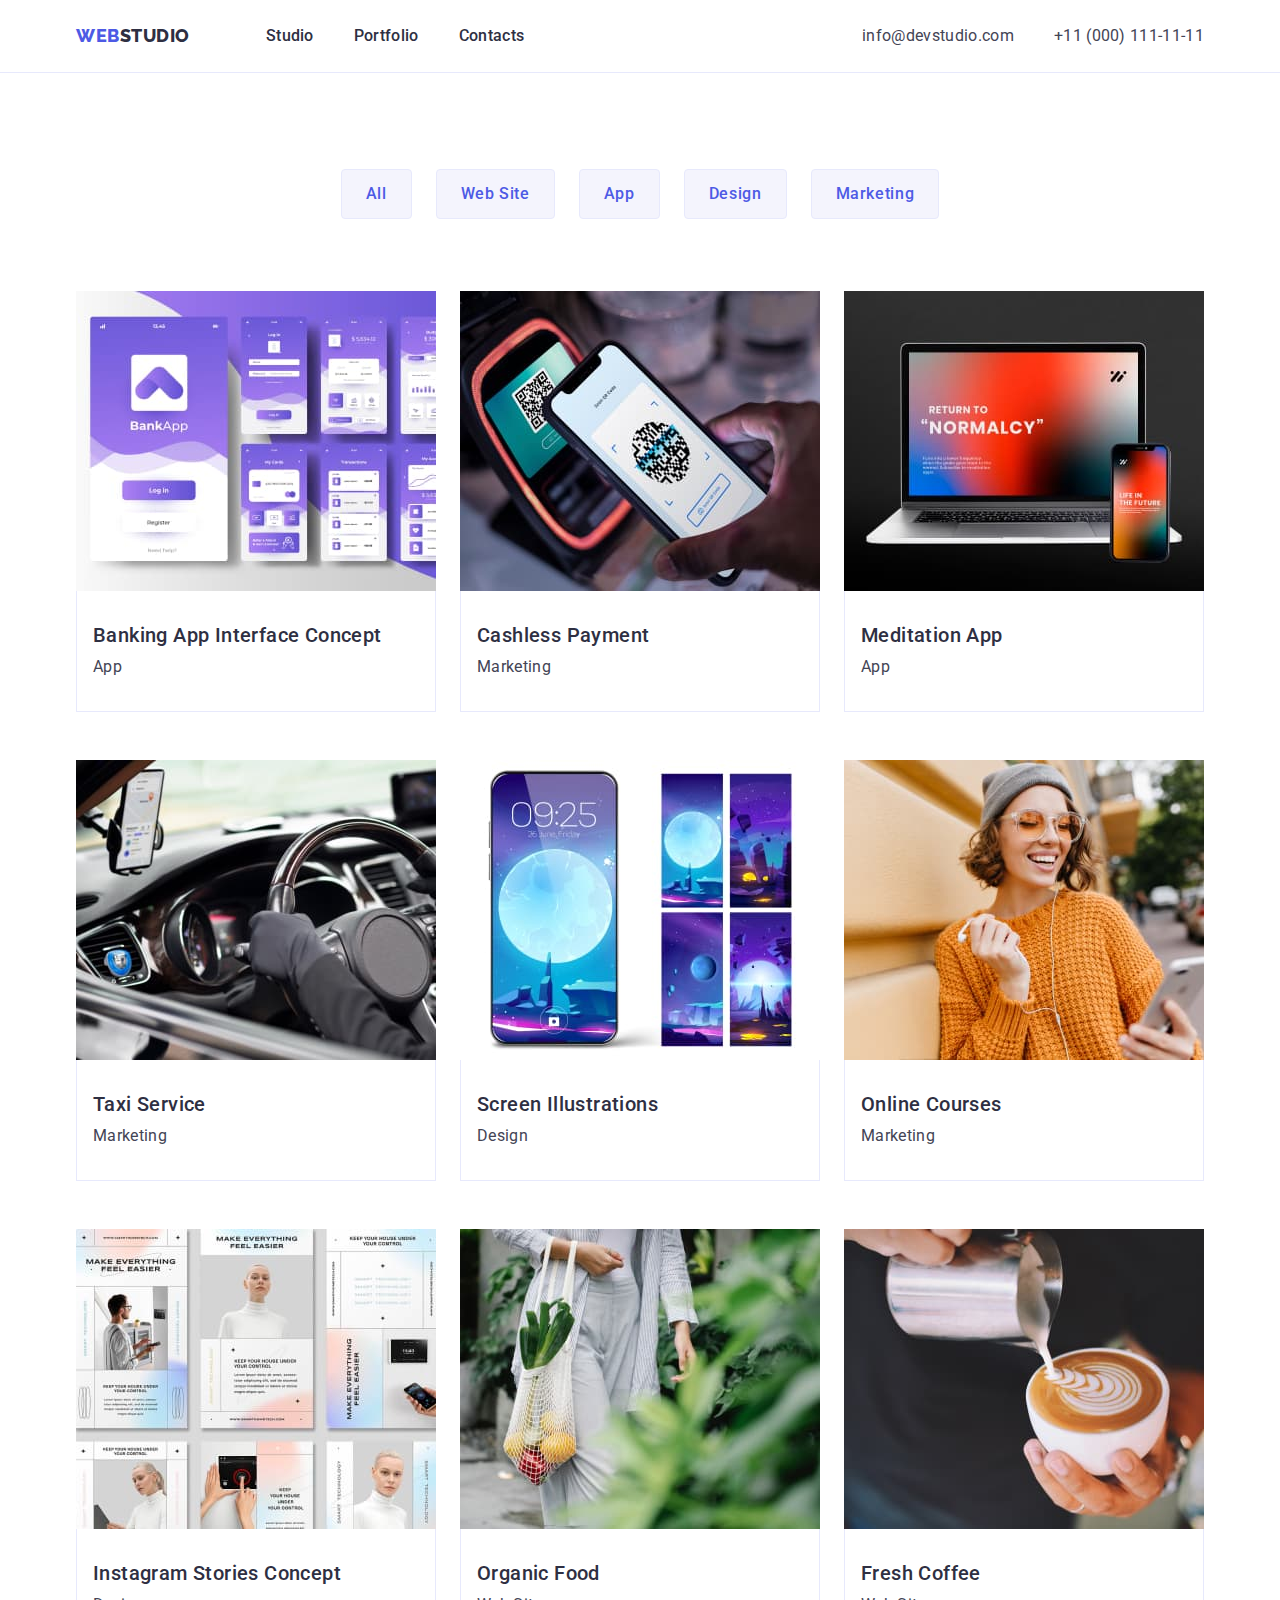
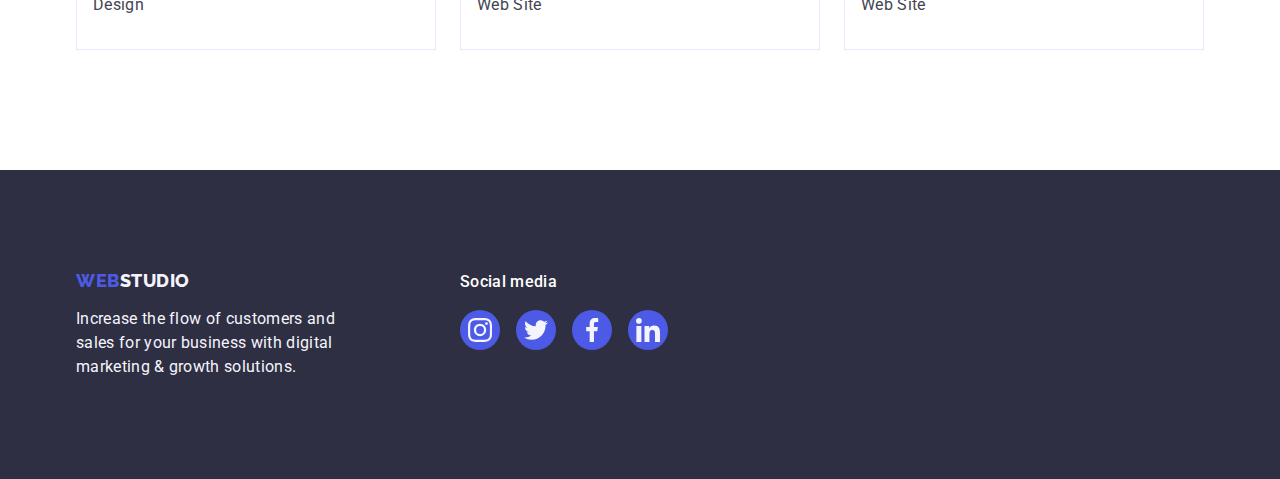
==== portfolio.html @ b8bad9af "Initial commit" ====
<!DOCTYPE html>
<html lang="en">
  <head>
    <meta charset="UTF-8" />
    <meta http-equiv="X-UA-Compatible" content="IE=edge" />
    <meta name="viewport" content="width=device-width, initial-scale=1.0" />

    <title>Portfolio</title>

    <link rel="preconnect" href="https://fonts.googleapis.com" />
    <link rel="preconnect" href="https://fonts.gstatic.com" crossorigin />
    <link
      href="https://fonts.googleapis.com/css2?family=Raleway:wght@800&family=Roboto:wght@400;500;700;900&display=swap"
      rel="stylesheet"
    />

    <link
      rel="stylesheet"
      href="https://cdnjs.cloudflare.com/ajax/libs/modern-normalize/1.1.0/modern-normalize.min.css"
    />

    <link rel="stylesheet" href="./css/styles.css" />
  </head>

  <body>
    <header class="page-header">
      <div class="container main-nav">
        <nav class="site-nav">
          <a href="" class="logo link"
            >Web<span class="logo-part">Studio</span></a
          >
          <ul class="site-nav list">
            <li class="item"><a href="./index.html" class="link">Studio</a></li>
            <li class="item">
              <a href="./portfolio.html" class="link">Portfolio</a>
            </li>
            <li class="item"><a href="" class="link">Contacts</a></li>
          </ul>
        </nav>
        <address class="contacts">
          <ul class="contacts list">
            <li class="item">
              <a href="mailto:info@devstudio.com" class="contacts link"
                >info@devstudio.com</a
              >
            </li>
            <li class="item">
              <a href="tel:+110001111111" class="contacts link"
                >+11 (000) 111-11-11</a
              >
            </li>
          </ul>
        </address>
      </div>
    </header>

    <main>
      <section class="section-products">
        <div class="container">
          <h1 class="visually-hidden">Products and Services</h1>
          <ul class="filter list">
            <li class="list-item">
              <button type="button" class="filter-button">All</button>
            </li>
            <li class="list-item">
              <button type="button" class="filter-button">Web Site</button>
            </li>
            <li class="list-item">
              <button type="button" class="filter-button">App</button>
            </li>
            <li class="list-item">
              <button type="button" class="filter-button">Design</button>
            </li>
            <li class="list-item">
              <button type="button" class="filter-button">Marketing</button>
            </li>
          </ul>

          <ul class="products list">
            <li class="products-item">
              <a href="" class="products link">
                <img
                  src="./images/image-4.jpg"
                  alt="A demonstration of a banking app interface"
                />
                <div class="products-text">
                  <h2 class="section-subtitle">
                    Banking App Interface Concept
                  </h2>
                  <p class="section-description">App</p>
                </div></a
              >
            </li>
            <li class="products-item">
              <a href="" class="products link">
                <img
                  src="./images/image-5.jpg"
                  alt="A person uses a smartphone to pay via a terminal"
                  width="360"
                  height="300"
                />
                <div class="products-text">
                  <h2 class="section-subtitle">Cashless Payment</h2>
                  <p class="section-description">Marketing</p>
                </div>
              </a>
            </li>
            <li class="products-item">
              <a href="" class="products link">
                <img
                  src="./images/image-6.jpg"
                  alt="A demonstration of an app's interface on laptop and smartphone displays"
                  width="360"
                  height="300"
                />
                <div class="products-text">
                  <h2 class="section-subtitle">Meditation App</h2>
                  <p class="section-description">App</p>
                </div></a
              >
            </li>
            <li class="products-item">
              <a href="" class="products link">
                <img
                  src="./images/image-7.jpg"
                  alt="A taxi driver utilizing a taxi app in an automobile"
                  width="360"
                  height="300"
                />
                <div class="products-text">
                  <h2 class="section-subtitle">Taxi Service</h2>
                  <p class="section-description">Marketing</p>
                </div></a
              >
            </li>
            <li class="products-item">
              <a href="" class="products link">
                <img
                  src="./images/image-8.jpg"
                  alt="A demonstration of four colorful smarphone screen designs"
                  width="360"
                  height="300"
                />
                <div class="products-text">
                  <h2 class="section-subtitle">Screen Illustrations</h2>
                  <p class="section-description">Design</p>
                </div></a
              >
            </li>
            <li class="products-item">
              <a href="" class="products link">
                <img
                  src="./images/image-9.jpg"
                  alt="A smiling woman in headphones looking at a smartphone display"
                  width="360"
                  height="300"
                />
                <div class="products-text">
                  <h2 class="section-subtitle">Online Courses</h2>
                  <p class="section-description">Marketing</p>
                </div></a
              >
            </li>
            <li class="products-item">
              <a href="" class="products link">
                <img
                  src="./images/image-10.jpg"
                  alt="A demonstration of several app interface layouts"
                  width="360"
                  height="300"
                />
                <div class="products-text">
                  <h2 class="section-subtitle">Instagram Stories Concept</h2>
                  <p class="section-description">Design</p>
                </div></a
              >
            </li>
            <li class="products-item">
              <a href="" class="products link">
                <img
                  src="./images/image-11.jpg"
                  alt="A person carrying a bag of fruits and vegetables"
                  width="360"
                  height="300"
                />
                <div class="products-text">
                  <h2 class="section-subtitle">Organic Food</h2>
                  <p class="section-description">Web Site</p>
                </div></a
              >
            </li>
            <li class="products-item">
              <a href="" class="products link">
                <img
                  src="./images/image-12.jpg"
                  alt="A person pouring coffe into a cup"
                  width="360"
                  height="300"
                />
                <div class="products-text">
                  <h2 class="section-subtitle">Fresh Coffee</h2>
                  <p class="section-description">Web Site</p>
                </div></a
              >
            </li>
          </ul>
        </div>
      </section>
    </main>

    <footer class="footer">
      <div class="container">
        <div class="company-information-container">
          <a href="" class="logo link"
            >Web<span class="logo-footer">Studio</span></a
          >
          <p class="footer-text">
            Increase the flow of customers and sales for your business with
            digital marketing & growth solutions.
          </p>
        </div>
        <div>
          <p class="social-list-subheading">Social media</p>
          <ul class="social-list list">
            <li class="social-list-item">
              <a href="" class="social-list link">
                <svg class="social-list-icon" width="24" height="24">
                  <use href="./images/icons.svg#icon-instagram"></use>
                </svg>
              </a>
            </li>
            <li class="social-list-item">
              <a href="" class="social-list link">
                <svg class="social-list-icon" width="24" height="24">
                  <use href="./images/icons.svg#icon-twitter"></use>
                </svg>
              </a>
            </li>
            <li class="social-list-item">
              <a href="" class="social-list link">
                <svg class="social-list-icon" width="24" height="24">
                  <use href="./images/icons.svg#icon-facebook"></use>
                </svg>
              </a>
            </li>
            <li class="social-list-item">
              <a href="" class="social-list link">
                <svg class="social-list-icon" width="24" height="24">
                  <use href="./images/icons.svg#icon-linkedin"></use>
                </svg>
              </a>
            </li>
          </ul>
        </div>
      </div>
    </footer>
  </body>
</html>
---- css/styles.css ----
:root {
  --main-text-color: #434455;
  --secondary-text-color: #2e2f42;
  --main-background-color: #ffffff;
  --secondary-background-color: #e7e9fc;
  --brand-color: #4d5ae5;
  --hover-color: #404bbf;
  --secondary-hover-color: #31d0aa;
  --light-mode: #f4f4fd;
  --hero-background: #2e2f42;
  --customers-section-color: #8e8f99;
}

/* Common properties */

body {
  font-family: 'Roboto', sans-serif;
  letter-spacing: 0.02em;
  color: var(--main-text-color);
  background-color: var(--main-background-color);
}

.list {
  padding: 0;
  margin: 0;
  list-style: none;
}

.container {
  width: 1158px;
  margin-right: auto;
  margin-left: auto;
  padding-left: 15px;
  padding-right: 15px;
}

.link {
  text-decoration: none;
}

.site-nav .link:not(logo):hover,
.site-nav .link:not(logo):focus,
.contacts .link:hover,
.contacts .link:focus {
  color: var(--hover-color);
}

img {
  display: block;
  max-width: 100%;
  height: auto;
}

.visually-hidden {
  position: absolute;
  white-space: nowrap;
  width: 1px;
  height: 1px;
  overflow: hidden;
  border: 0;
  padding: 0;
  clip: rect(0 0 0 0);
  clip-path: inset(50%);
  margin: -1px;
}

/* Header */

.page-header {
  margin-bottom: 0;
  background-color: var(--main-background-color);
  border-bottom: 1px solid var(--secondary-background-color);
  box-shadow: 0px 2px 1px rgba(46, 47, 66, 0.08),
    0px 1px 1px rgba(46, 47, 66, 0.16), 0px 1px 6px rgba(46, 47, 66, 0.08);
}

.page-header .link {
  display: block;
  padding-top: 24px;
  padding-bottom: 24px;
}

.container.main-nav {
  display: flex;
  align-items: center;
}

.site-nav {
  display: flex;
  align-items: center;
}

.site-nav .link {
  color: var(--secondary-text-color);
  font-weight: 500;
  font-size: 16px;
  line-height: 1.5;
}

.site-nav .item:not(:last-child) {
  margin-right: 40px;
}

.logo.link {
  margin-right: 76px;
  font-family: 'Raleway', sans-serif;
  font-weight: 800;
  font-size: 18px;
  line-height: 1.17;
  letter-spacing: 0.03em;
  text-transform: uppercase;
  color: var(--brand-color);
}

.logo-part {
  color: var(--secondary-text-color);
}

.contacts {
  margin-left: auto;
  color: var(--main-text-color);
  font-size: 16px;
  line-height: 1.5;
  font-style: normal;
}

.contacts.list {
  display: flex;
  margin-left: auto;
}

.contacts.list .item.item:not(:last-child) {
  margin-right: 40px;
}

/* Hero */

.section-hero {
  margin-bottom: 0;
  padding-top: 188px;
  padding-bottom: 188px;

  height: 600px;
  max-width: 1440px;
  margin-left: auto;
  margin-right: auto;

  background-image: linear-gradient(
      rgba(46, 47, 66, 0.7),
      rgba(46, 47, 66, 0.7)
    ),
    url('../images/background-office.jpg');
  background-repeat: no-repeat;
  background-position: center;
  background-size: cover;
  background-color: var(--hero-background);
  box-shadow: 0px 4px 4px rgba(0, 0, 0, 0.25), 0px 4px 4px rgba(0, 0, 0, 0.25);
}

.hero-title {
  margin-top: 0;
  margin-bottom: 48px;
  max-width: 496px;

  margin-left: auto;
  margin-right: auto;

  font-weight: 700;
  font-size: 56px;
  line-height: 1.07;
  text-align: center;
  letter-spacing: 0.02em;
  color: #ffffff;
}

.hero-button {
  display: block;
  min-width: 169px;
  height: 56px;

  margin-left: auto;
  margin-right: auto;

  border: none;
  box-shadow: 0px 4px 4px rgba(0, 0, 0, 0.15);
  border-radius: 4px;

  font-family: inherit;
  font-weight: 500;
  font-size: 16px;
  line-height: 1.5;
  letter-spacing: 0.04em;
  cursor: pointer;
  color: #ffffff;
  background-color: var(--brand-color);
}
.hero-button:hover,
.hero-button:focus {
  background-color: var(--hover-color);
}

/* Titles of all sections besides Hero*/

.section-title {
  margin-bottom: 72px;
  margin-top: 0;

  font-weight: 700;
  font-size: 36px;
  line-height: 1.11;
  text-align: center;
  text-transform: capitalize;
  letter-spacing: 0.02em;
  color: var(--secondary-text-color);
}

/* Main sections besides Hero */

.section-subtitle {
  font-weight: 500;
  font-size: 20px;
  line-height: 1.2;
  text-transform: capitalize;
  letter-spacing: 0.02em;
  color: var(--secondary-text-color);
}

.section-description {
  margin-top: 0;
  margin-bottom: 0;

  font-size: 16px;
  line-height: 1.5;
  color: var(--main-text-color);
}

.list-item:not(:last-child) {
  margin-right: 24px;
}

/* Features */

.section-features {
  padding-top: 120px;
  padding-bottom: 120px;
  background-color: var(--main-background-color);
}

.features {
  display: flex;
  margin-bottom: 0;
  padding-bottom: 0;
}

.features .section-subtitle {
  margin-top: 0;
  margin-bottom: 8px;
  padding: 0;
}

.features .section-description {
  margin: 0;
  padding: 0;
}

.features .list-item {
  flex-basis: calc((100% - 3 * 24px) / 4);
}

.icon-field {
  display: flex;
  align-items: center;
  justify-content: center;
  height: 112px;
  margin-bottom: 8px;

  background: var(--light-mode);
  border-radius: 4px;
}

/* Samples */

.section-samples {
  padding-bottom: 120px;
  background-color: var(--main-background-color);
}

.section-samples .list-item {
  flex-basis: calc((100% - 2 * 24px) / 3);
}

.samples.list {
  display: flex;
  margin: 0;
  padding: 0;
}

/* Team */

.section-team {
  padding-top: 120px;
  padding-bottom: 120px;
  background-color: var(--light-mode);
}

.cards {
  display: flex;
  text-align: center;
}

.cards .list-item {
  flex-basis: calc((100% - 3 * 24px) / 4);

  border-top-left-radius: 0;
  border-top-right-radius: 0;
  border-bottom-left-radius: 4px;
  border-bottom-right-radius: 4px;

  background-color: var(--main-background-color);
  box-shadow: 0px 1px 6px rgba(46, 47, 66, 0.08),
    0px 1px 1px rgba(46, 47, 66, 0.16), 0px 2px 1px rgba(46, 47, 66, 0.08);
}

.section-subtitle.name {
  margin-top: 0;
  text-align: center;
  margin-bottom: 8px;
}

.section-description.position {
  margin-bottom: 8px;
  text-align: center;
}

.card-information {
  padding-top: 32px;
  padding-bottom: 32px;
}

.section-team .social-list.list {
  display: flex;
  justify-content: center;
  gap: 24px;
}

.section-team .social-list.link {
  display: flex;
  justify-content: center;
  align-items: center;
  width: 40px;
  height: 40px;
  border-radius: 50%;
  background-color: var(--brand-color);
}

.section-team .social-list.link:hover,
.section-team .social-list.link:focus {
  background-color: var(--hover-color);
}

.section-team .social-list-icon {
  fill: var(--light-mode);
}

/* Customers section */

.section-customers {
  padding-top: 120px;
  padding-bottom: 120px;
  background-color: var(--main-background-color);
}

.customers.list {
  display: flex;
  gap: 24px;
}

.customers .list-item {
  width: calc((100% - 120px) / 6);
  height: 88px;
  margin: 0;
}

.section-customers .section-title {
  line-height: 1.1;
}

.customers.link {
  display: flex;
  justify-content: center;
  align-items: center;
  height: 100%;
  width: 100%;

  color: var(--customers-section-color);
  border: 1px solid var(--customers-section-color);
  border-radius: 4px;
}

.customers.link:hover,
.customers.link:focus {
  border: 1px solid var(--hover-color);
  border-radius: 4px;
  color: var(--hover-color);
}

.customers-icon {
  fill: currentColor;
}

/* Portfolio section */

.section-products {
  padding-top: 96px;
  padding-bottom: 120px;
  background-color: var(--main-background-color);
}

.filter {
  display: flex;
  margin-bottom: 72px;
  justify-content: center;
}

.filter-button {
  padding-top: 12px;
  padding-bottom: 12px;
  padding-right: 24px;
  padding-left: 24px;

  font-family: inherit;
  font-weight: 500;
  font-size: 16px;
  line-height: 1.5;
  letter-spacing: 0.04em;
  cursor: pointer;

  color: var(--brand-color);
  background-color: var(--light-mode);
  border: 1px solid var(--secondary-background-color);
  border-radius: 4px;
}

.filter-button:hover,
.filter-button:focus {
  font-family: inherit;
  font-weight: 500;
  font-size: 16px;
  line-height: 1.5;
  letter-spacing: 0.04em;

  color: var(--main-background-color);
  background-color: var(--hover-color);
  box-shadow: 0px 3px 1px rgba(0, 0, 0, 0.1), 0px 2px 1px rgba(0, 0, 0, 0.08),
    0px 2px 2px rgba(0, 0, 0, 0.12);
  border: 1px solid transparent;
}

.products.link {
  display: block;
}

.products.link:hover,
.products.link:focus {
  box-shadow: 0px 1px 6px rgba(46, 47, 66, 0.08),
    0px 1px 1px rgba(46, 47, 66, 0.16), 0px 2px 1px rgba(46, 47, 66, 0.08);
}

.products-item .section-subtitle {
  margin-top: 0;
  margin-bottom: 8px;
}

.products-text {
  padding-top: 32px;
  padding-bottom: 32px;
  padding-left: 16px;
  padding-right: 16px;

  border-bottom: 1px solid var(--secondary-background-color);
  border-right: 1px solid var(--secondary-background-color);
  border-left: 1px solid var(--secondary-background-color);
}

.products.list {
  display: flex;
  flex-wrap: wrap;
  row-gap: 48px;
  column-gap: 24px;
}

.products-item {
  flex-basis: calc((100% - 2 * 24px) / 3);

  background: var(--main-background-color);
}

/* Footer */

.footer {
  padding-top: 100px;
  padding-bottom: 100px;
  background-color: var(--secondary-text-color);
}

.logo-footer {
  color: var(--light-mode);
}

.footer .logo {
  display: inline-block;
  margin-bottom: 16px;
}

.footer-text {
  max-width: 264px;
  margin-top: 0;
  margin-bottom: 0;
  font-size: 16px;
  line-height: 1.5;
  color: var(--light-mode);
}

.footer .container {
  display: flex;
  align-items: baseline;
}

.company-information-container {
  margin-right: 120px;
}

.footer .social-list {
  display: flex;
}

.social-list-subheading {
  margin-top: 0;
  margin-bottom: 16px;

  font-weight: 500;
  font-size: 16px;
  line-height: 1.5;
  letter-spacing: 0.02em;
  color: var(--main-background-color);
}

.footer .social-list.list {
  display: flex;
  gap: 16px;
}

.footer .social-list.link {
  display: flex;
  justify-content: center;
  align-items: center;
  width: 40px;
  height: 40px;
  border-radius: 50%;

  background-color: var(--brand-color);
}

.footer .social-list-icon {
  fill: var(--light-mode);
}

.footer .social-list.link:hover,
.footer .social-list.link:focus {
  background-color: var(--secondary-hover-color);
}
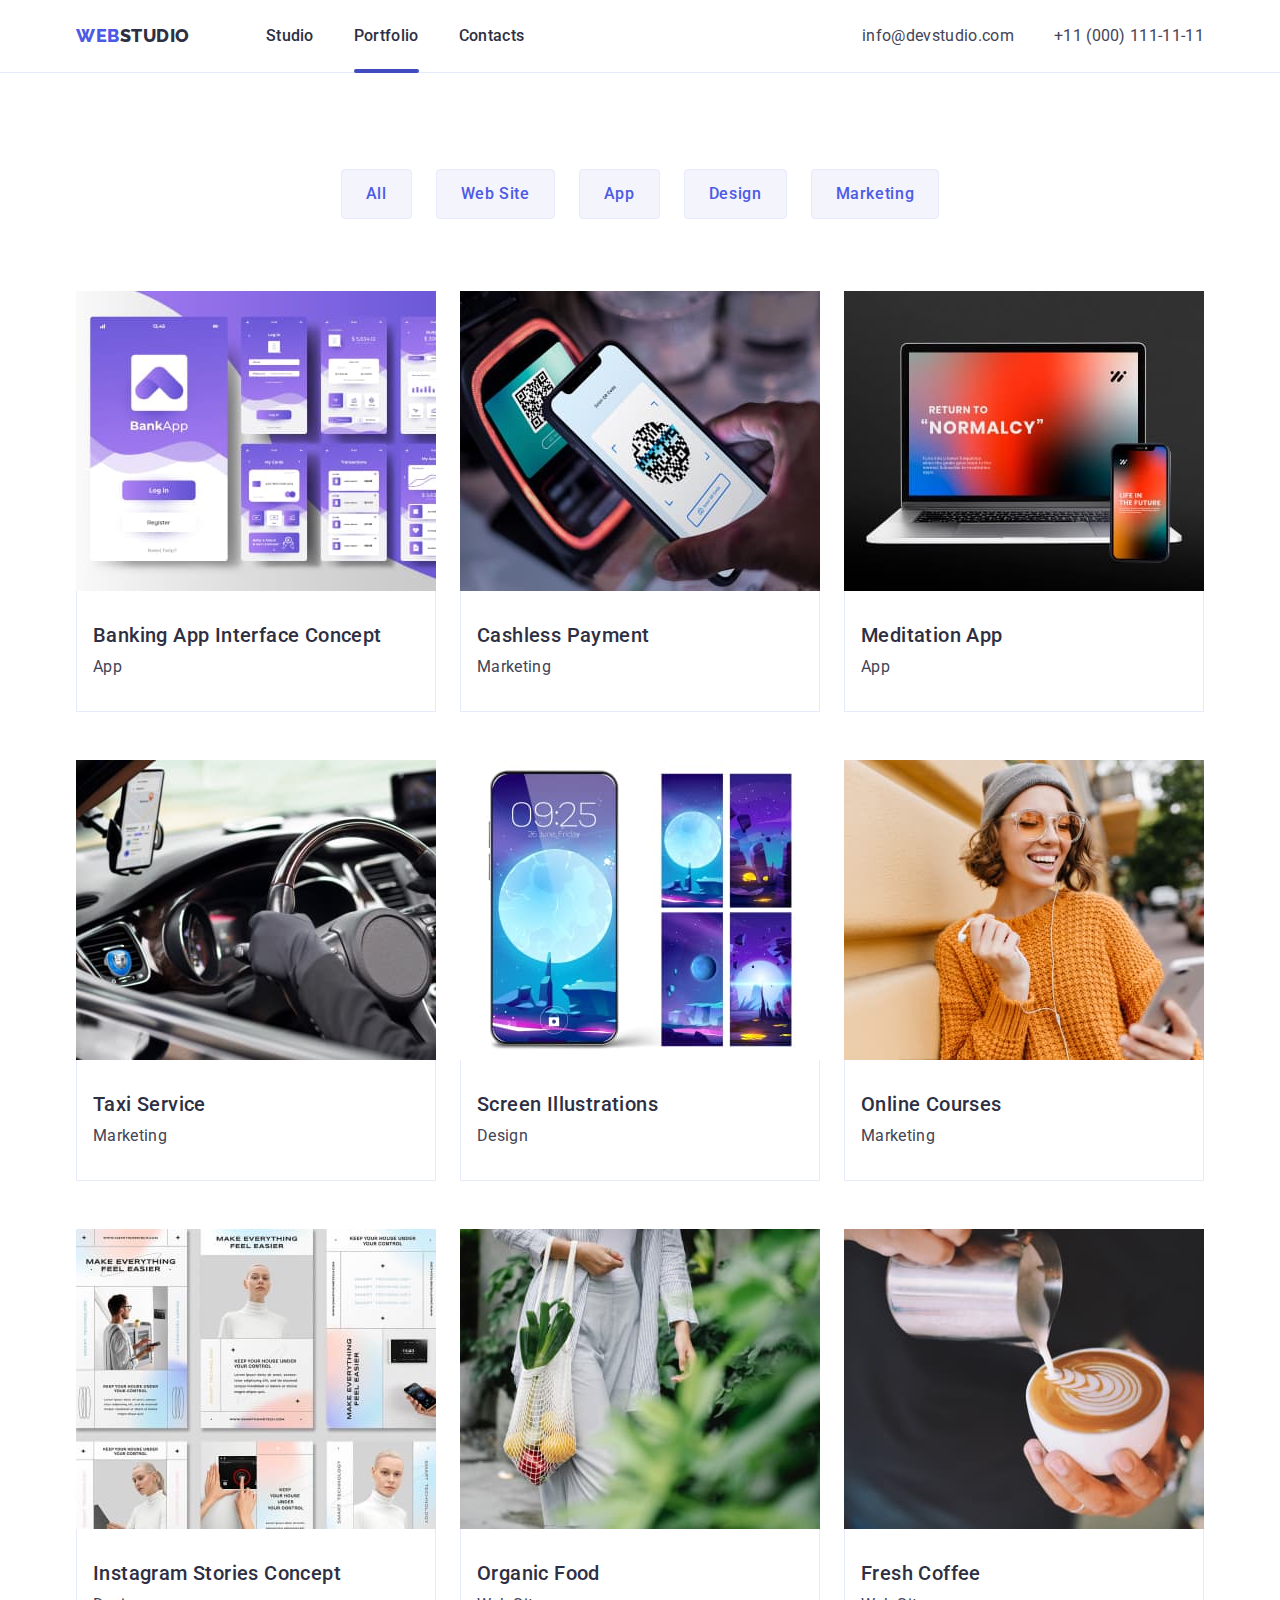
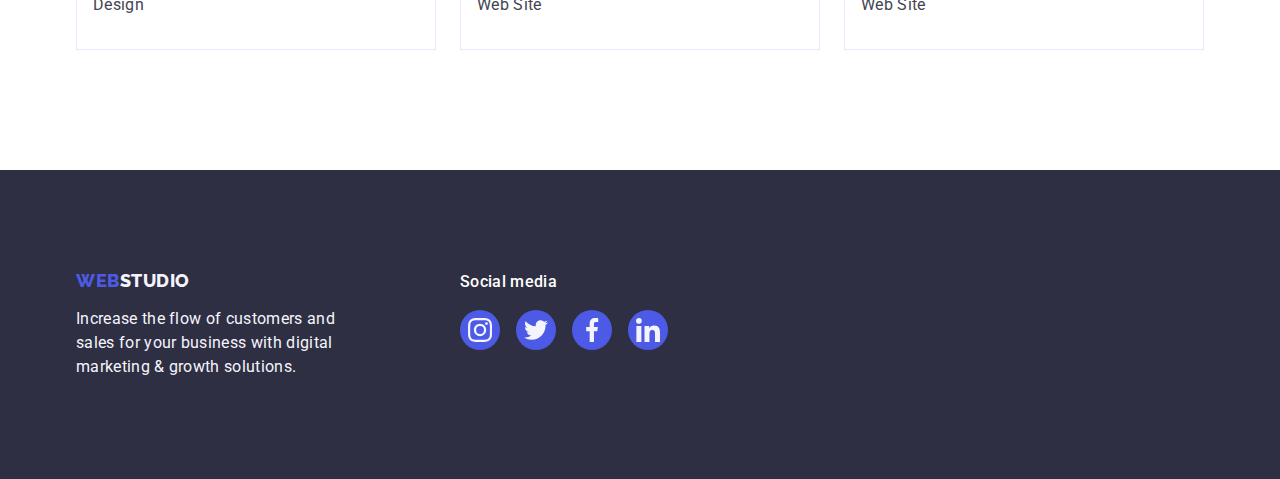
==== commit b2b78936: "Finished HW5" ====
--- a/portfolio.html
+++ b/portfolio.html
@@ -32,7 +32,7 @@
           <ul class="site-nav list">
             <li class="item"><a href="./index.html" class="link">Studio</a></li>
             <li class="item">
-              <a href="./portfolio.html" class="link">Portfolio</a>
+              <a href="./portfolio.html" class="portfolio link">Portfolio</a>
             </li>
             <li class="item"><a href="" class="link">Contacts</a></li>
           </ul>
@@ -79,10 +79,17 @@
           <ul class="products list">
             <li class="products-item">
               <a href="" class="products link">
-                <img
-                  src="./images/image-4.jpg"
-                  alt="A demonstration of a banking app interface"
-                />
+                <div class="overlay-container">
+                  <img
+                    src="./images/image-4.jpg"
+                    alt="A demonstration of a banking app interface"
+                  />
+                  <p class="overlay">
+                    14 Stylish and User-Friendly App Design Concepts · Task
+                    Manager App · Calorie Tracker App · Exotic Fruit Ecommerce
+                    App · Cloud Storage App
+                  </p>
+                </div>
                 <div class="products-text">
                   <h2 class="section-subtitle">
                     Banking App Interface Concept
@@ -93,12 +100,19 @@
             </li>
             <li class="products-item">
               <a href="" class="products link">
-                <img
-                  src="./images/image-5.jpg"
-                  alt="A person uses a smartphone to pay via a terminal"
-                  width="360"
-                  height="300"
-                />
+                <div class="overlay-container">
+                  <img
+                    src="./images/image-5.jpg"
+                    alt="A person uses a smartphone to pay via a terminal"
+                    width="360"
+                    height="300"
+                  />
+                  <p class="overlay">
+                    14 Stylish and User-Friendly App Design Concepts · Task
+                    Manager App · Calorie Tracker App · Exotic Fruit Ecommerce
+                    App · Cloud Storage App
+                  </p>
+                </div>
                 <div class="products-text">
                   <h2 class="section-subtitle">Cashless Payment</h2>
                   <p class="section-description">Marketing</p>
@@ -107,12 +121,19 @@
             </li>
             <li class="products-item">
               <a href="" class="products link">
-                <img
-                  src="./images/image-6.jpg"
-                  alt="A demonstration of an app's interface on laptop and smartphone displays"
-                  width="360"
-                  height="300"
-                />
+                <div class="overlay-container">
+                  <img
+                    src="./images/image-6.jpg"
+                    alt="A demonstration of an app's interface on laptop and smartphone displays"
+                    width="360"
+                    height="300"
+                  />
+                  <p class="overlay">
+                    14 Stylish and User-Friendly App Design Concepts · Task
+                    Manager App · Calorie Tracker App · Exotic Fruit Ecommerce
+                    App · Cloud Storage App
+                  </p>
+                </div>
                 <div class="products-text">
                   <h2 class="section-subtitle">Meditation App</h2>
                   <p class="section-description">App</p>
@@ -121,12 +142,19 @@
             </li>
             <li class="products-item">
               <a href="" class="products link">
-                <img
-                  src="./images/image-7.jpg"
-                  alt="A taxi driver utilizing a taxi app in an automobile"
-                  width="360"
-                  height="300"
-                />
+                <div class="overlay-container">
+                  <img
+                    src="./images/image-7.jpg"
+                    alt="A taxi driver utilizing a taxi app in an automobile"
+                    width="360"
+                    height="300"
+                  />
+                  <p class="overlay">
+                    14 Stylish and User-Friendly App Design Concepts · Task
+                    Manager App · Calorie Tracker App · Exotic Fruit Ecommerce
+                    App · Cloud Storage App
+                  </p>
+                </div>
                 <div class="products-text">
                   <h2 class="section-subtitle">Taxi Service</h2>
                   <p class="section-description">Marketing</p>
@@ -135,12 +163,19 @@
             </li>
             <li class="products-item">
               <a href="" class="products link">
-                <img
-                  src="./images/image-8.jpg"
-                  alt="A demonstration of four colorful smarphone screen designs"
-                  width="360"
-                  height="300"
-                />
+                <div class="overlay-container">
+                  <img
+                    src="./images/image-8.jpg"
+                    alt="A demonstration of four colorful smarphone screen designs"
+                    width="360"
+                    height="300"
+                  />
+                  <p class="overlay">
+                    14 Stylish and User-Friendly App Design Concepts · Task
+                    Manager App · Calorie Tracker App · Exotic Fruit Ecommerce
+                    App · Cloud Storage App
+                  </p>
+                </div>
                 <div class="products-text">
                   <h2 class="section-subtitle">Screen Illustrations</h2>
                   <p class="section-description">Design</p>
@@ -149,12 +184,19 @@
             </li>
             <li class="products-item">
               <a href="" class="products link">
-                <img
-                  src="./images/image-9.jpg"
-                  alt="A smiling woman in headphones looking at a smartphone display"
-                  width="360"
-                  height="300"
-                />
+                <div class="overlay-container">
+                  <img
+                    src="./images/image-9.jpg"
+                    alt="A smiling woman in headphones looking at a smartphone display"
+                    width="360"
+                    height="300"
+                  />
+                  <p class="overlay">
+                    14 Stylish and User-Friendly App Design Concepts · Task
+                    Manager App · Calorie Tracker App · Exotic Fruit Ecommerce
+                    App · Cloud Storage App
+                  </p>
+                </div>
                 <div class="products-text">
                   <h2 class="section-subtitle">Online Courses</h2>
                   <p class="section-description">Marketing</p>
@@ -163,12 +205,19 @@
             </li>
             <li class="products-item">
               <a href="" class="products link">
-                <img
-                  src="./images/image-10.jpg"
-                  alt="A demonstration of several app interface layouts"
-                  width="360"
-                  height="300"
-                />
+                <div class="overlay-container">
+                  <img
+                    src="./images/image-10.jpg"
+                    alt="A demonstration of several app interface layouts"
+                    width="360"
+                    height="300"
+                  />
+                  <p class="overlay">
+                    14 Stylish and User-Friendly App Design Concepts · Task
+                    Manager App · Calorie Tracker App · Exotic Fruit Ecommerce
+                    App · Cloud Storage App
+                  </p>
+                </div>
                 <div class="products-text">
                   <h2 class="section-subtitle">Instagram Stories Concept</h2>
                   <p class="section-description">Design</p>
@@ -177,12 +226,19 @@
             </li>
             <li class="products-item">
               <a href="" class="products link">
-                <img
-                  src="./images/image-11.jpg"
-                  alt="A person carrying a bag of fruits and vegetables"
-                  width="360"
-                  height="300"
-                />
+                <div class="overlay-container">
+                  <img
+                    src="./images/image-11.jpg"
+                    alt="A person carrying a bag of fruits and vegetables"
+                    width="360"
+                    height="300"
+                  />
+                  <p class="overlay">
+                    14 Stylish and User-Friendly App Design Concepts · Task
+                    Manager App · Calorie Tracker App · Exotic Fruit Ecommerce
+                    App · Cloud Storage App
+                  </p>
+                </div>
                 <div class="products-text">
                   <h2 class="section-subtitle">Organic Food</h2>
                   <p class="section-description">Web Site</p>
@@ -191,12 +247,19 @@
             </li>
             <li class="products-item">
               <a href="" class="products link">
-                <img
-                  src="./images/image-12.jpg"
-                  alt="A person pouring coffe into a cup"
-                  width="360"
-                  height="300"
-                />
+                <div class="overlay-container">
+                  <img
+                    src="./images/image-12.jpg"
+                    alt="A person pouring coffe into a cup"
+                    width="360"
+                    height="300"
+                  />
+                  <p class="overlay">
+                    14 Stylish and User-Friendly App Design Concepts · Task
+                    Manager App · Calorie Tracker App · Exotic Fruit Ecommerce
+                    App · Cloud Storage App
+                  </p>
+                </div>
                 <div class="products-text">
                   <h2 class="section-subtitle">Fresh Coffee</h2>
                   <p class="section-description">Web Site</p>
--- a/css/styles.css
+++ b/css/styles.css
@@ -9,6 +9,8 @@
   --light-mode: #f4f4fd;
   --hero-background: #2e2f42;
   --customers-section-color: #8e8f99;
+  --backgrop-color: rgba(46, 47, 66, 0.4);
+  --modal-background-color: #fcfcfc;
 }
 
 /* Common properties */
@@ -95,6 +97,9 @@
   font-weight: 500;
   font-size: 16px;
   line-height: 1.5;
+
+  transition-duration: 250ms;
+  transition-timing-function: cubic-bezier(0.4, 0, 0.2, 1);
 }
 
 .site-nav .item:not(:last-child) {
@@ -129,8 +134,40 @@
   margin-left: auto;
 }
 
-.contacts.list .item.item:not(:last-child) {
+.contacts.list .item:not(:last-child) {
   margin-right: 40px;
+}
+
+.studio.link {
+  position: relative;
+}
+
+.studio.link::after {
+  position: absolute;
+  content: '';
+  display: block;
+  width: 100%;
+  height: 4px;
+  bottom: -1px;
+
+  background-color: var(--hover-color);
+  border-radius: 2px;
+}
+
+.portfolio.link {
+  position: relative;
+}
+
+.portfolio.link::after {
+  position: absolute;
+  content: '';
+  display: block;
+  width: 100%;
+  height: 4px;
+  bottom: -1px;
+
+  background-color: var(--hover-color);
+  border-radius: 2px;
 }
 
 /* Hero */
@@ -193,10 +230,89 @@
   cursor: pointer;
   color: #ffffff;
   background-color: var(--brand-color);
+
+  transition-duration: 250ms;
+  transition-timing-function: cubic-bezier(0.4, 0, 0.2, 1);
 }
 .hero-button:hover,
 .hero-button:focus {
   background-color: var(--hover-color);
+}
+
+/* Hero modal window */
+
+.backdrop {
+  position: fixed;
+  top: 0;
+  left: 0;
+  width: 100%;
+  height: 100%;
+  background: var(--backgrop-color);
+
+  opacity: 1;
+  transition-property: opacity;
+  transition-duration: 250ms;
+  transition-timing-function: cubic-bezier(0.4, 0, 0.2, 1);
+}
+
+.backdrop.is-hidden {
+  opacity: 0;
+  pointer-events: none;
+}
+
+.backdrop.is-hidden .modal {
+  transform: translate(-50%, -50%) scale(0.5);
+}
+
+.modal {
+  position: absolute;
+  top: 50%;
+  left: 50%;
+
+  transition-property: transform;
+  transition-duration: 250ms;
+  transition-timing-function: cubic-bezier(0.4, 0, 0.2, 1);
+  transform: translate(-50%, -50%) scale(1);
+
+  min-width: 408px;
+  min-height: 584px;
+
+  background: var(--modal-background-color);
+  box-shadow: 0px 1px 1px rgba(0, 0, 0, 0.14), 0px 1px 3px rgba(0, 0, 0, 0.12),
+    0px 2px 1px rgba(0, 0, 0, 0.2);
+  border-radius: 4px;
+}
+
+.modal-close-button {
+  position: absolute;
+  top: 24px;
+  right: 24px;
+
+  display: flex;
+  justify-content: center;
+  align-items: center;
+  width: 24px;
+  height: 24px;
+  cursor: pointer;
+
+  background: var(--secondary-background-color);
+  border: 1px solid rgba(0, 0, 0, 0.1);
+  border-radius: 50%;
+  color: var(--secondary-text-color);
+
+  transition-property: background-color, color;
+  transition-duration: 250ms;
+  transition-timing-function: cubic-bezier(0.4, 0, 0.2, 1);
+}
+
+.modal-close-icon {
+  fill: currentColor;
+}
+
+.modal-close-button:hover,
+.modal-close-button:focus {
+  background-color: var(--hover-color);
+  color: var(--main-background-color);
 }
 
 /* Titles of all sections besides Hero*/
@@ -347,10 +463,16 @@
   display: flex;
   justify-content: center;
   align-items: center;
+
   width: 40px;
   height: 40px;
+
   border-radius: 50%;
   background-color: var(--brand-color);
+
+  transition-property: background-color, color;
+  transition-duration: 250ms;
+  transition-timing-function: cubic-bezier(0.4, 0, 0.2, 1);
 }
 
 .section-team .social-list.link:hover,
@@ -395,12 +517,15 @@
   color: var(--customers-section-color);
   border: 1px solid var(--customers-section-color);
   border-radius: 4px;
+
+  transition-property: background-color, color, border;
+  transition-duration: 250ms;
+  transition-timing-function: cubic-bezier(0.4, 0, 0.2, 1);
 }
 
 .customers.link:hover,
 .customers.link:focus {
   border: 1px solid var(--hover-color);
-  border-radius: 4px;
   color: var(--hover-color);
 }
 
@@ -439,6 +564,10 @@
   background-color: var(--light-mode);
   border: 1px solid var(--secondary-background-color);
   border-radius: 4px;
+
+  transition-property: background-color, color, box-shadow, border;
+  transition-duration: 250ms;
+  transition-timing-function: cubic-bezier(0.4, 0, 0.2, 1);
 }
 
 .filter-button:hover,
@@ -458,6 +587,10 @@
 
 .products.link {
   display: block;
+
+  transition-property: box-shadow;
+  transition-duration: 250ms;
+  transition-timing-function: cubic-bezier(0.4, 0, 0.2, 1);
 }
 
 .products.link:hover,
@@ -495,6 +628,42 @@
   background: var(--main-background-color);
 }
 
+.overlay {
+  position: absolute;
+  top: 0;
+  left: 0;
+  width: 100%;
+  height: 100%;
+
+  transform: translateY(100%);
+
+  padding-left: 32px;
+  padding-right: 32px;
+  padding-top: 40px;
+  padding-bottom: 40px;
+  margin: 0;
+
+  font-size: 16px;
+  line-height: 1.5;
+  letter-spacing: 0.02em;
+
+  color: var(--light-mode);
+  background-color: var(--brand-color);
+
+  transition-property: transform;
+  transition-duration: 250ms;
+  transition-timing-function: cubic-bezier(0.4, 0, 0.2, 1);
+}
+
+.products.link:hover .overlay {
+  transform: translateY(0);
+}
+
+.overlay-container {
+  position: relative;
+  overflow: hidden;
+}
+
 /* Footer */
 
 .footer {
@@ -559,6 +728,10 @@
   border-radius: 50%;
 
   background-color: var(--brand-color);
+
+  transition-property: background-color, color;
+  transition-duration: 250ms;
+  transition-timing-function: cubic-bezier(0.4, 0, 0.2, 1);
 }
 
 .footer .social-list-icon {
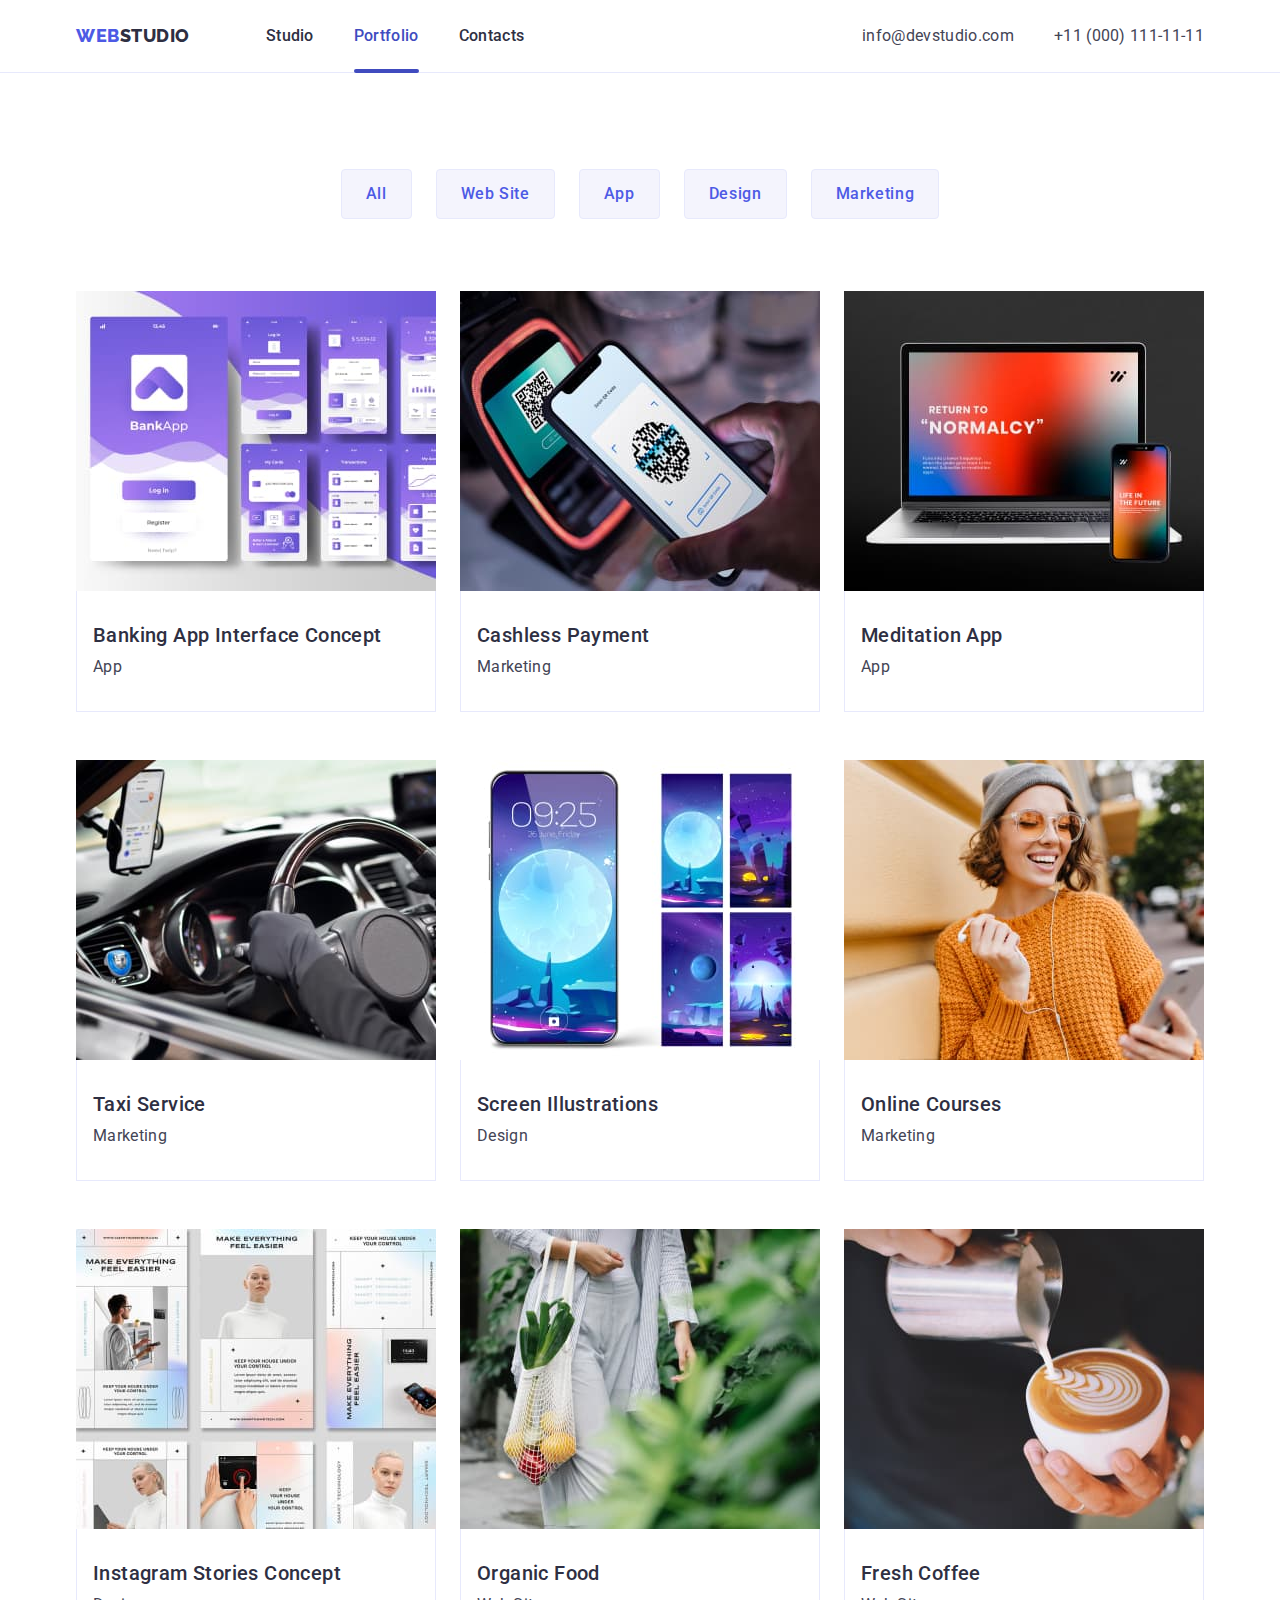
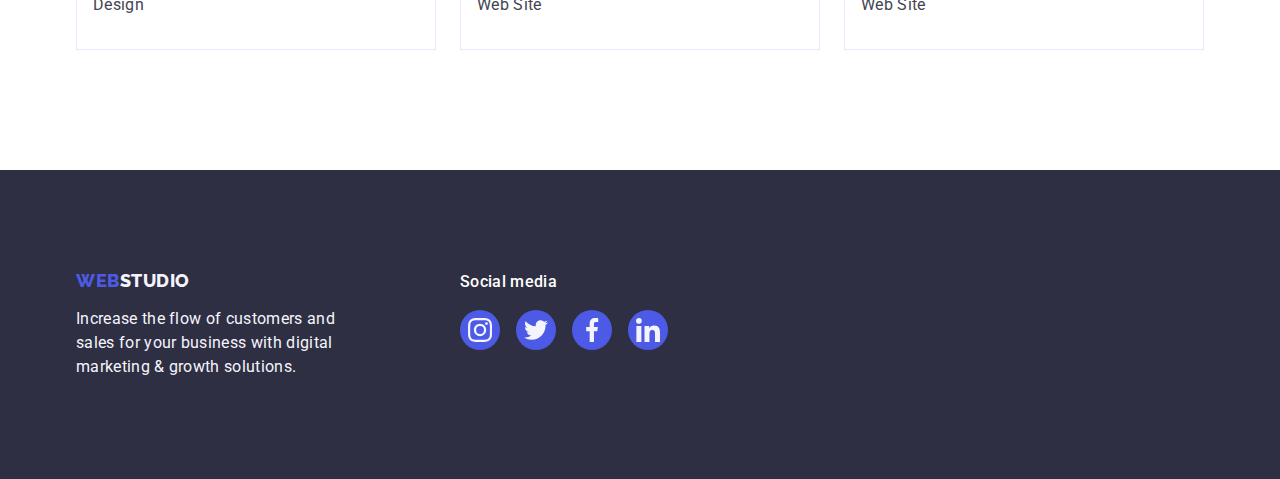
==== commit 8dc0ced8: "Corrected HW5 (again)" ====
--- a/portfolio.html
+++ b/portfolio.html
@@ -32,7 +32,7 @@
           <ul class="site-nav list">
             <li class="item"><a href="./index.html" class="link">Studio</a></li>
             <li class="item">
-              <a href="./portfolio.html" class="portfolio link">Portfolio</a>
+              <a href="./portfolio.html" class="portfolio-link">Portfolio</a>
             </li>
             <li class="item"><a href="" class="link">Contacts</a></li>
           </ul>
--- a/css/styles.css
+++ b/css/styles.css
@@ -93,13 +93,14 @@
 }
 
 .site-nav .link {
+  position: relative;
+
   color: var(--secondary-text-color);
   font-weight: 500;
   font-size: 16px;
   line-height: 1.5;
 
-  transition-duration: 250ms;
-  transition-timing-function: cubic-bezier(0.4, 0, 0.2, 1);
+  transition: color 250ms cubic-bezier(0.4, 0, 0.2, 1);
 }
 
 .site-nav .item:not(:last-child) {
@@ -134,36 +135,66 @@
   margin-left: auto;
 }
 
+.contacts.link {
+  transition: color 250ms cubic-bezier(0.4, 0, 0.2, 1);
+}
+
 .contacts.list .item:not(:last-child) {
   margin-right: 40px;
 }
 
-.studio.link {
+.studio-link {
   position: relative;
-}
-
-.studio.link::after {
+
+  display: block;
+  padding-top: 24px;
+  padding-bottom: 24px;
+
+  text-decoration: none;
+  font-weight: 500;
+  font-size: 16px;
+  line-height: 1.5;
+  letter-spacing: 0.02em;
+  color: var(--hover-color);
+}
+
+.studio-link::after {
   position: absolute;
   content: '';
   display: block;
+
   width: 100%;
   height: 4px;
+  left: 0;
   bottom: -1px;
 
   background-color: var(--hover-color);
   border-radius: 2px;
 }
 
-.portfolio.link {
+.portfolio-link {
   position: relative;
-}
-
-.portfolio.link::after {
+
+  display: block;
+  padding-top: 24px;
+  padding-bottom: 24px;
+
+  text-decoration: none;
+  font-weight: 500;
+  font-size: 16px;
+  line-height: 1.5;
+  letter-spacing: 0.02em;
+  color: var(--hover-color);
+}
+
+.portfolio-link::after {
   position: absolute;
   content: '';
   display: block;
+
   width: 100%;
   height: 4px;
+  left: 0;
   bottom: -1px;
 
   background-color: var(--hover-color);
@@ -231,8 +262,7 @@
   color: #ffffff;
   background-color: var(--brand-color);
 
-  transition-duration: 250ms;
-  transition-timing-function: cubic-bezier(0.4, 0, 0.2, 1);
+  transition: background-color 250ms cubic-bezier(0.4, 0, 0.2, 1);
 }
 .hero-button:hover,
 .hero-button:focus {
@@ -250,14 +280,14 @@
   background: var(--backgrop-color);
 
   opacity: 1;
-  transition-property: opacity;
-  transition-duration: 250ms;
-  transition-timing-function: cubic-bezier(0.4, 0, 0.2, 1);
+  transition: opacity 250ms cubic-bezier(0.4, 0, 0.2, 1),
+    visibility 250ms cubic-bezier(0.4, 0, 0.2, 1);
 }
 
 .backdrop.is-hidden {
   opacity: 0;
   pointer-events: none;
+  visibility: hidden;
 }
 
 .backdrop.is-hidden .modal {
@@ -275,7 +305,7 @@
   transform: translate(-50%, -50%) scale(1);
 
   min-width: 408px;
-  min-height: 584px;
+  min-height: 576px;
 
   background: var(--modal-background-color);
   box-shadow: 0px 1px 1px rgba(0, 0, 0, 0.14), 0px 1px 3px rgba(0, 0, 0, 0.12),
@@ -293,6 +323,7 @@
   align-items: center;
   width: 24px;
   height: 24px;
+  padding: 0;
   cursor: pointer;
 
   background: var(--secondary-background-color);
@@ -300,17 +331,19 @@
   border-radius: 50%;
   color: var(--secondary-text-color);
 
-  transition-property: background-color, color;
-  transition-duration: 250ms;
-  transition-timing-function: cubic-bezier(0.4, 0, 0.2, 1);
+  transition: background-color 250ms cubic-bezier(0.4, 0, 0.2, 1),
+    border 250ms cubic-bezier(0.4, 0, 0.2, 1);
 }
 
 .modal-close-icon {
   fill: currentColor;
+  transition: fill 250ms cubic-bezier(0.4, 0, 0.2, 1);
 }
 
 .modal-close-button:hover,
 .modal-close-button:focus {
+  border: none;
+
   background-color: var(--hover-color);
   color: var(--main-background-color);
 }
@@ -325,7 +358,6 @@
   font-size: 36px;
   line-height: 1.11;
   text-align: center;
-  text-transform: capitalize;
   letter-spacing: 0.02em;
   color: var(--secondary-text-color);
 }
@@ -470,9 +502,7 @@
   border-radius: 50%;
   background-color: var(--brand-color);
 
-  transition-property: background-color, color;
-  transition-duration: 250ms;
-  transition-timing-function: cubic-bezier(0.4, 0, 0.2, 1);
+  transition: background-color 250ms cubic-bezier(0.4, 0, 0.2, 1);
 }
 
 .section-team .social-list.link:hover,
@@ -518,9 +548,8 @@
   border: 1px solid var(--customers-section-color);
   border-radius: 4px;
 
-  transition-property: background-color, color, border;
-  transition-duration: 250ms;
-  transition-timing-function: cubic-bezier(0.4, 0, 0.2, 1);
+  transition: border-color 250ms cubic-bezier(0.4, 0, 0.2, 1),
+    color 250ms cubic-bezier(0.4, 0, 0.2, 1);
 }
 
 .customers.link:hover,
@@ -565,9 +594,10 @@
   border: 1px solid var(--secondary-background-color);
   border-radius: 4px;
 
-  transition-property: background-color, color, box-shadow, border;
-  transition-duration: 250ms;
-  transition-timing-function: cubic-bezier(0.4, 0, 0.2, 1);
+  transition: color 250ms cubic-bezier(0.4, 0, 0.2, 1),
+    background-color 250ms cubic-bezier(0.4, 0, 0.2, 1),
+    border-color 250ms cubic-bezier(0.4, 0, 0.2, 1),
+    box-shadow 250ms cubic-bezier(0.4, 0, 0.2, 1);
 }
 
 .filter-button:hover,
@@ -588,9 +618,7 @@
 .products.link {
   display: block;
 
-  transition-property: box-shadow;
-  transition-duration: 250ms;
-  transition-timing-function: cubic-bezier(0.4, 0, 0.2, 1);
+  transition: box-shadow 250ms cubic-bezier(0.4, 0, 0.2, 1);
 }
 
 .products.link:hover,
@@ -626,6 +654,11 @@
   flex-basis: calc((100% - 2 * 24px) / 3);
 
   background: var(--main-background-color);
+}
+
+.overlay-container {
+  position: relative;
+  overflow: hidden;
 }
 
 .overlay {
@@ -650,18 +683,12 @@
   color: var(--light-mode);
   background-color: var(--brand-color);
 
-  transition-property: transform;
-  transition-duration: 250ms;
-  transition-timing-function: cubic-bezier(0.4, 0, 0.2, 1);
-}
-
-.products.link:hover .overlay {
-  transform: translateY(0);
-}
-
-.overlay-container {
-  position: relative;
-  overflow: hidden;
+  transition: transform 250ms cubic-bezier(0.4, 0, 0.2, 1);
+}
+
+.products.link:hover .overlay,
+.products.link:focus .overlay {
+  transform: translateY(0%);
 }
 
 /* Footer */
@@ -729,9 +756,7 @@
 
   background-color: var(--brand-color);
 
-  transition-property: background-color, color;
-  transition-duration: 250ms;
-  transition-timing-function: cubic-bezier(0.4, 0, 0.2, 1);
+  transition: background-color 250ms cubic-bezier(0.4, 0, 0.2, 1);
 }
 
 .footer .social-list-icon {
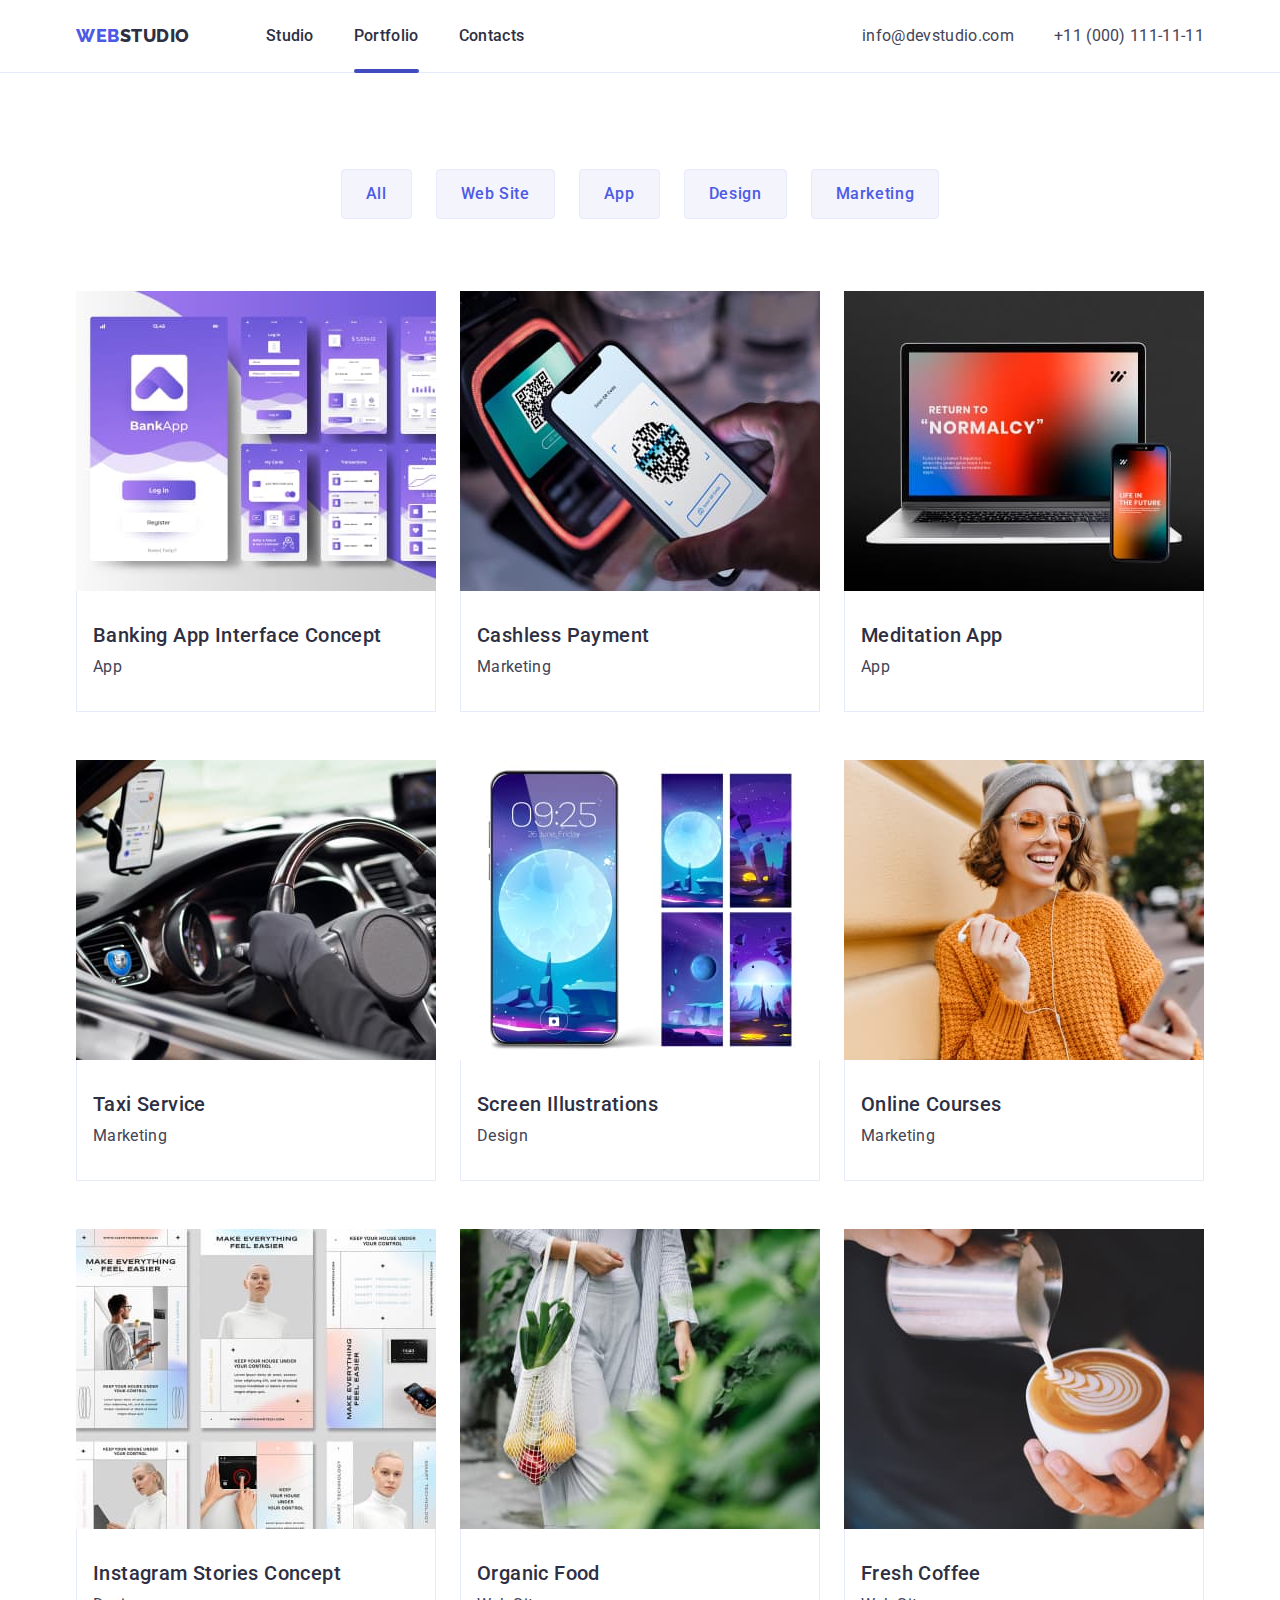
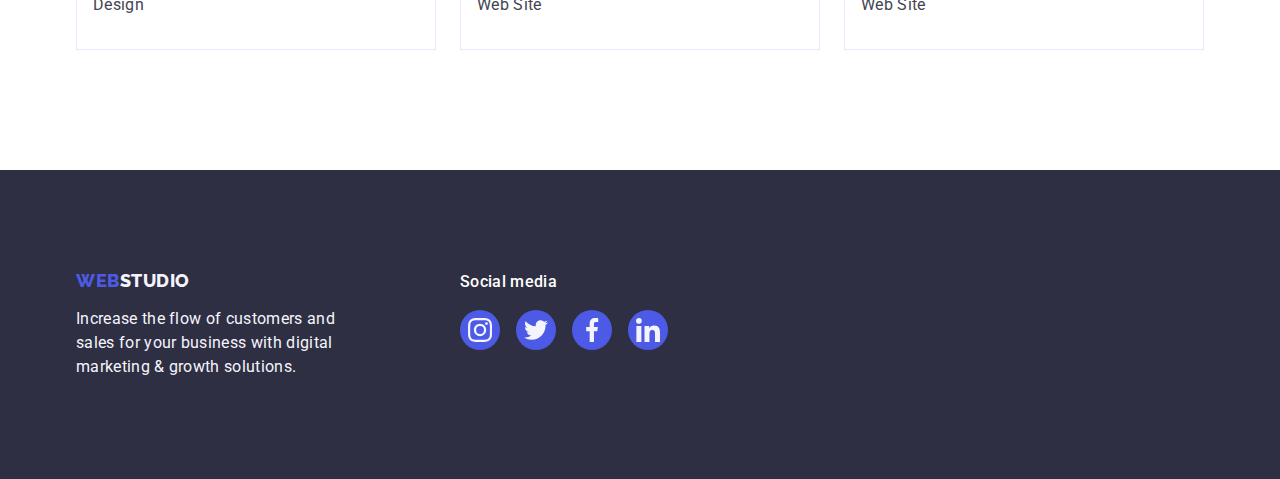
==== commit 8f77132e: "Modified HW5" ====
--- a/portfolio.html
+++ b/portfolio.html
@@ -32,7 +32,7 @@
           <ul class="site-nav list">
             <li class="item"><a href="./index.html" class="link">Studio</a></li>
             <li class="item">
-              <a href="./portfolio.html" class="portfolio-link">Portfolio</a>
+              <a href="./portfolio.html" class="portfolio link">Portfolio</a>
             </li>
             <li class="item"><a href="" class="link">Contacts</a></li>
           </ul>
--- a/css/styles.css
+++ b/css/styles.css
@@ -143,22 +143,13 @@
   margin-right: 40px;
 }
 
-.studio-link {
+.studio {
   position: relative;
 
-  display: block;
-  padding-top: 24px;
-  padding-bottom: 24px;
-
-  text-decoration: none;
-  font-weight: 500;
-  font-size: 16px;
-  line-height: 1.5;
-  letter-spacing: 0.02em;
   color: var(--hover-color);
 }
 
-.studio-link::after {
+.studio::after {
   position: absolute;
   content: '';
   display: block;
@@ -172,22 +163,13 @@
   border-radius: 2px;
 }
 
-.portfolio-link {
+.portfolio {
   position: relative;
 
-  display: block;
-  padding-top: 24px;
-  padding-bottom: 24px;
-
-  text-decoration: none;
-  font-weight: 500;
-  font-size: 16px;
-  line-height: 1.5;
-  letter-spacing: 0.02em;
   color: var(--hover-color);
 }
 
-.portfolio-link::after {
+.portfolio::after {
   position: absolute;
   content: '';
   display: block;
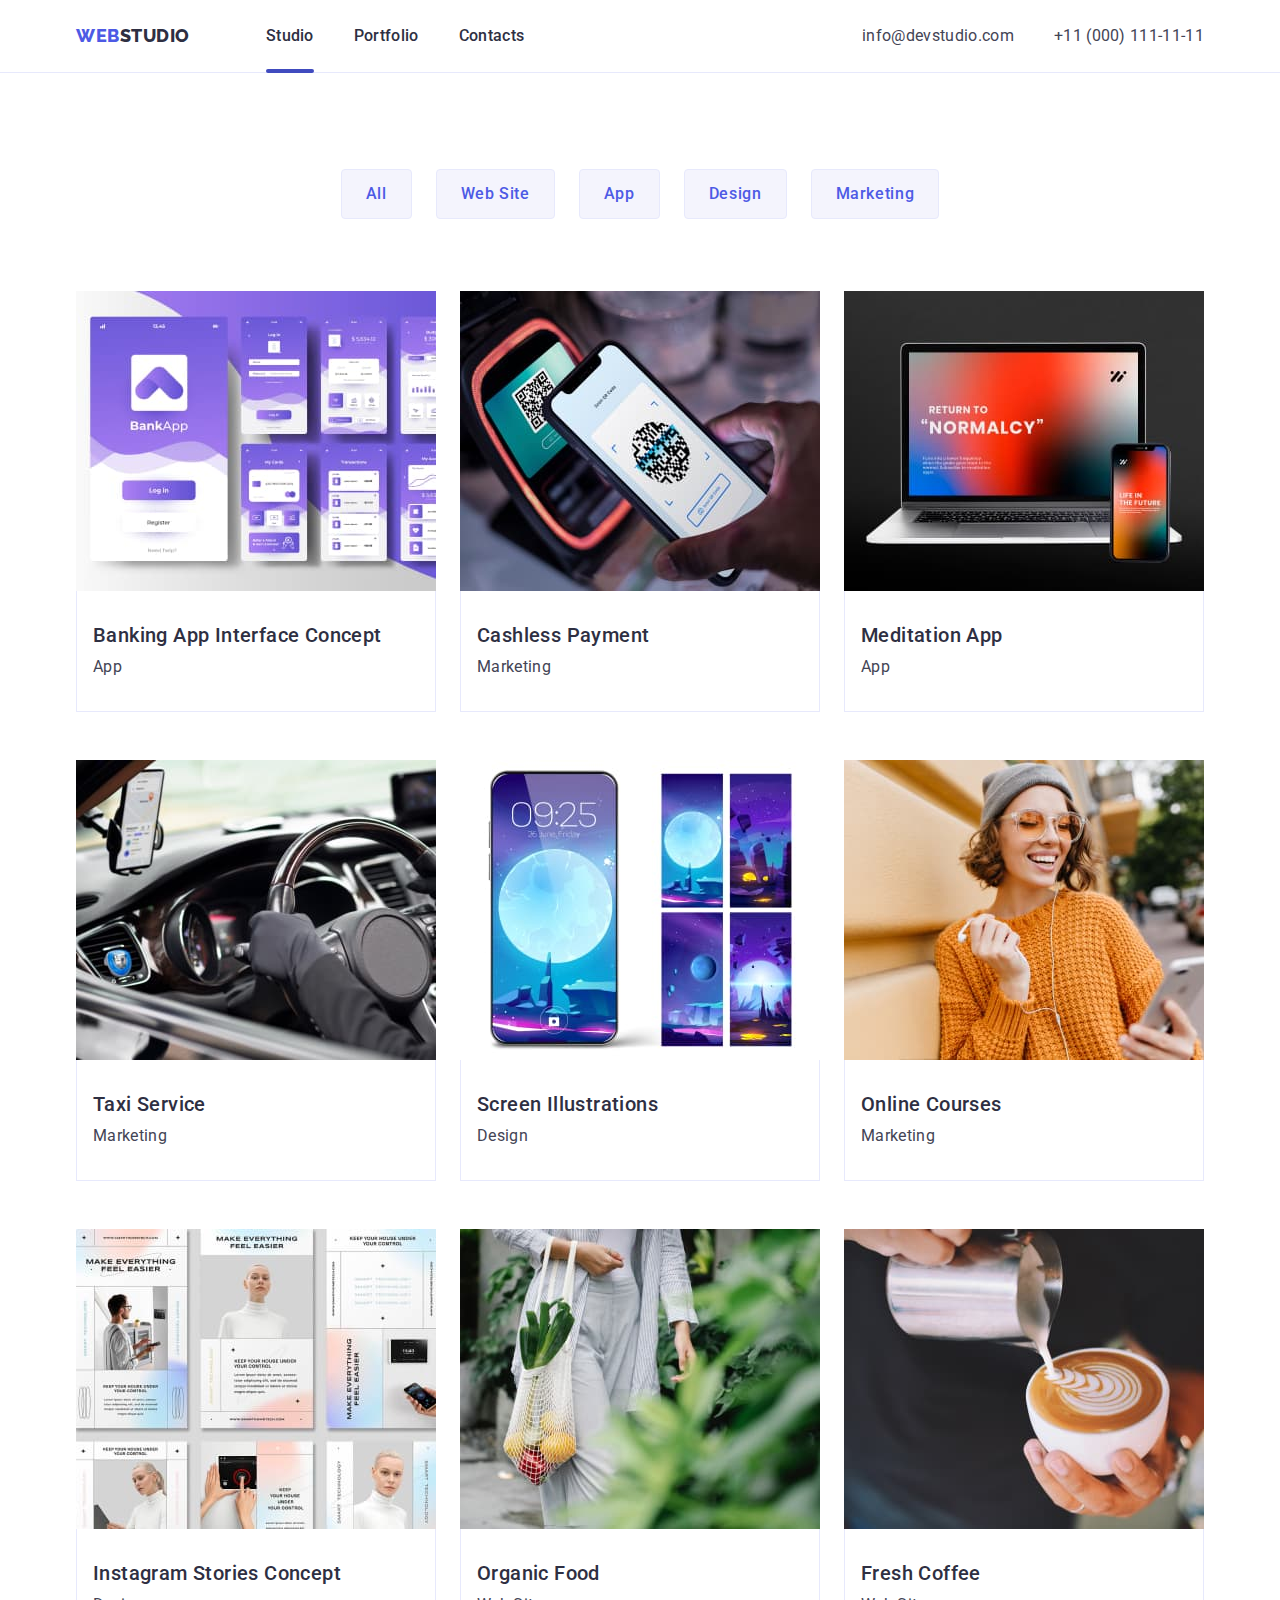
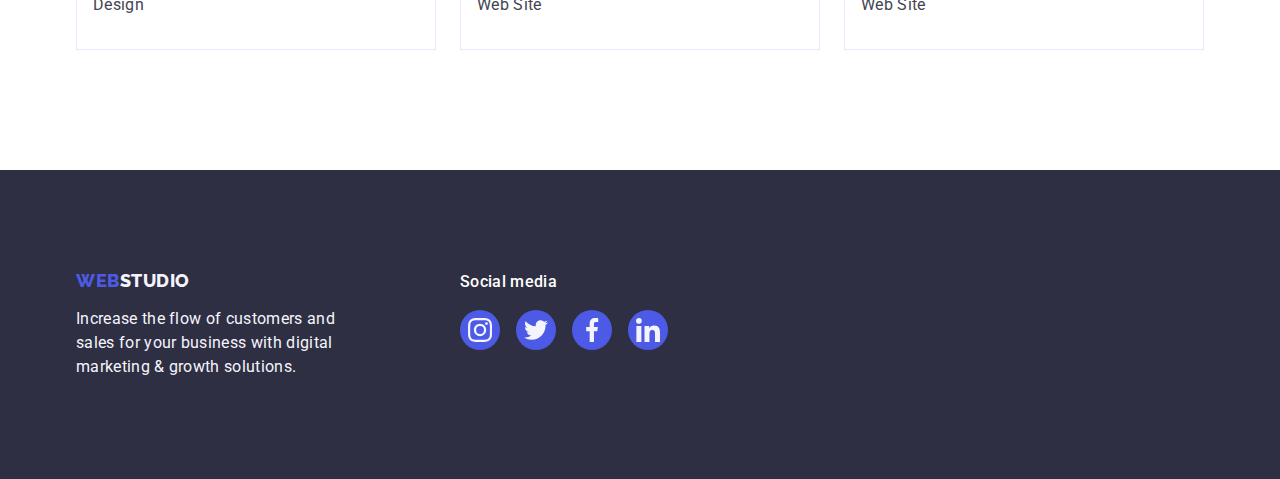
==== commit f783cd99: "Modified HW5" ====
--- a/portfolio.html
+++ b/portfolio.html
@@ -23,16 +23,18 @@
   </head>
 
   <body>
-    <header class="page-header">
+     <header class="page-header">
       <div class="container main-nav">
         <nav class="site-nav">
           <a href="" class="logo link"
             >Web<span class="logo-part">Studio</span></a
           >
           <ul class="site-nav list">
-            <li class="item"><a href="./index.html" class="link">Studio</a></li>
             <li class="item">
-              <a href="./portfolio.html" class="portfolio link">Portfolio</a>
+              <a href="./index.html" class="studio link">Studio</a>
+            </li>
+            <li class="item">
+              <a href="./portfolio.html" class="link">Portfolio</a>
             </li>
             <li class="item"><a href="" class="link">Contacts</a></li>
           </ul>
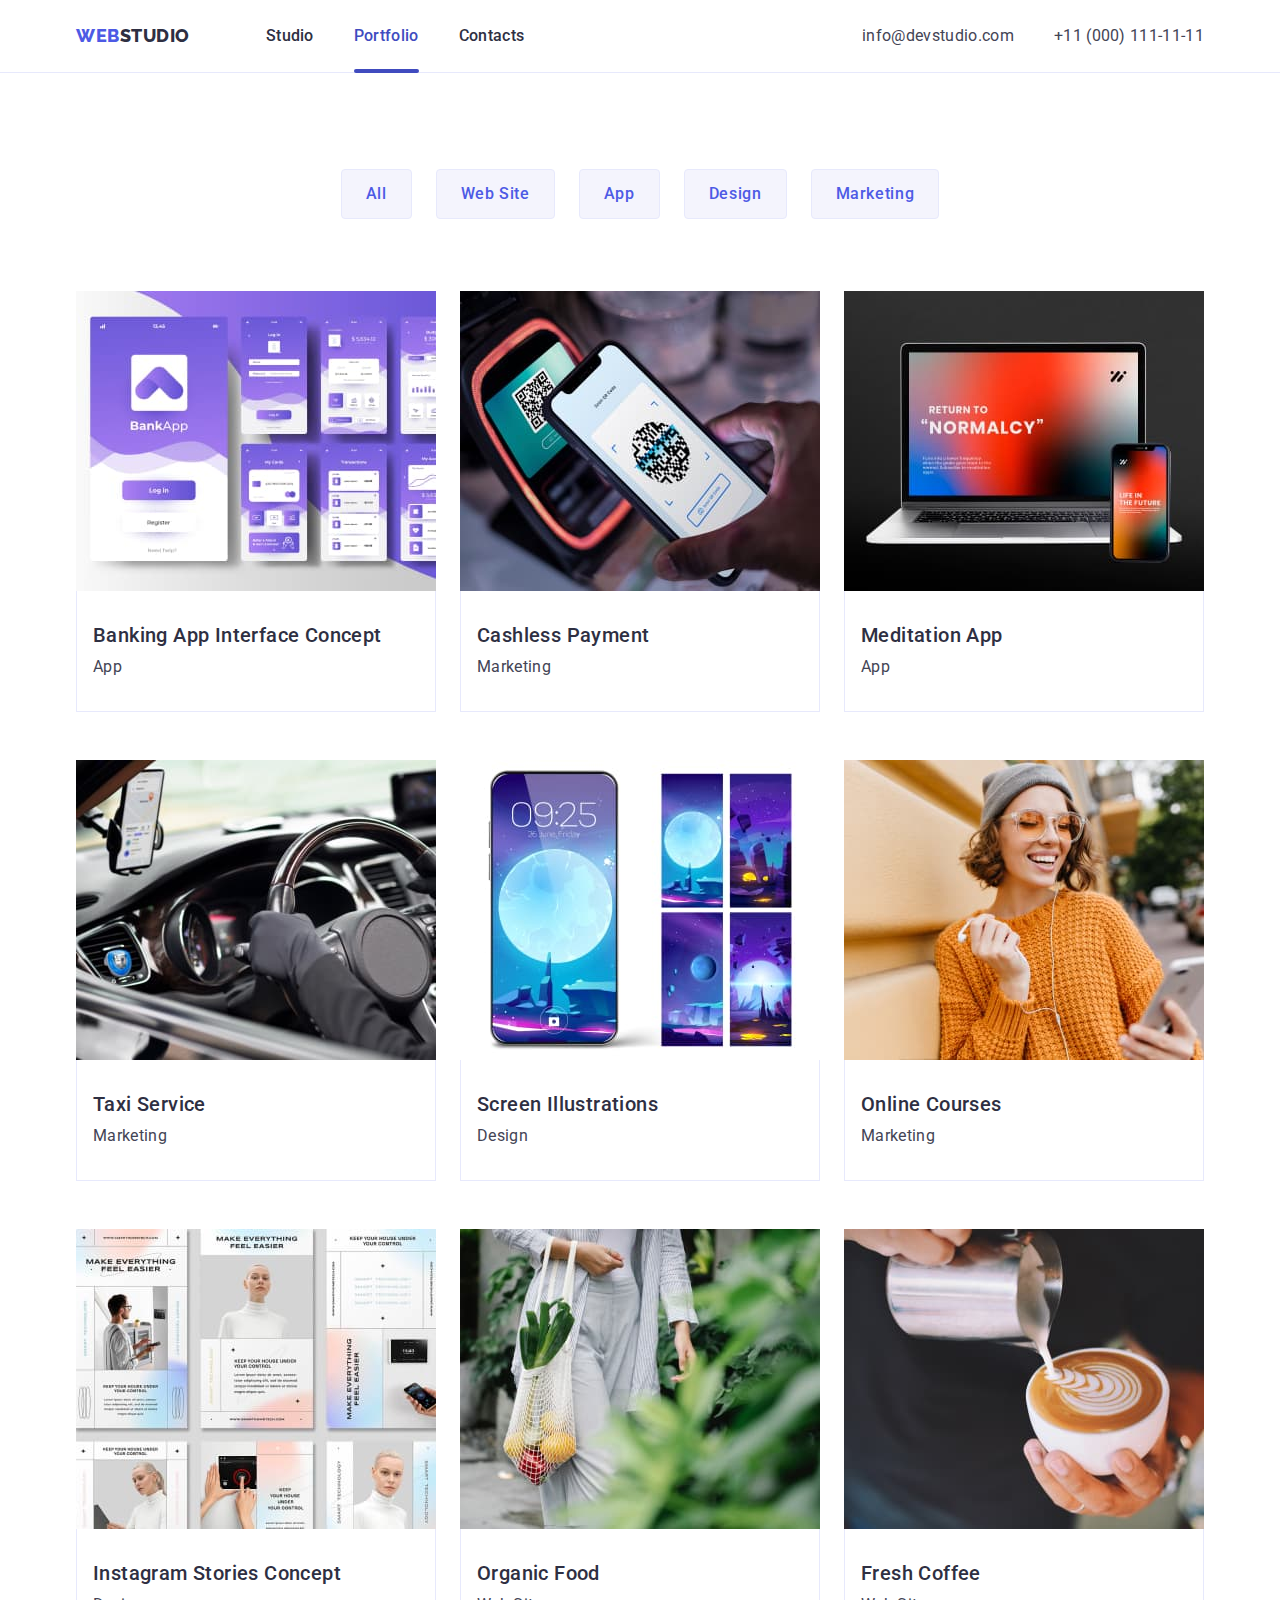
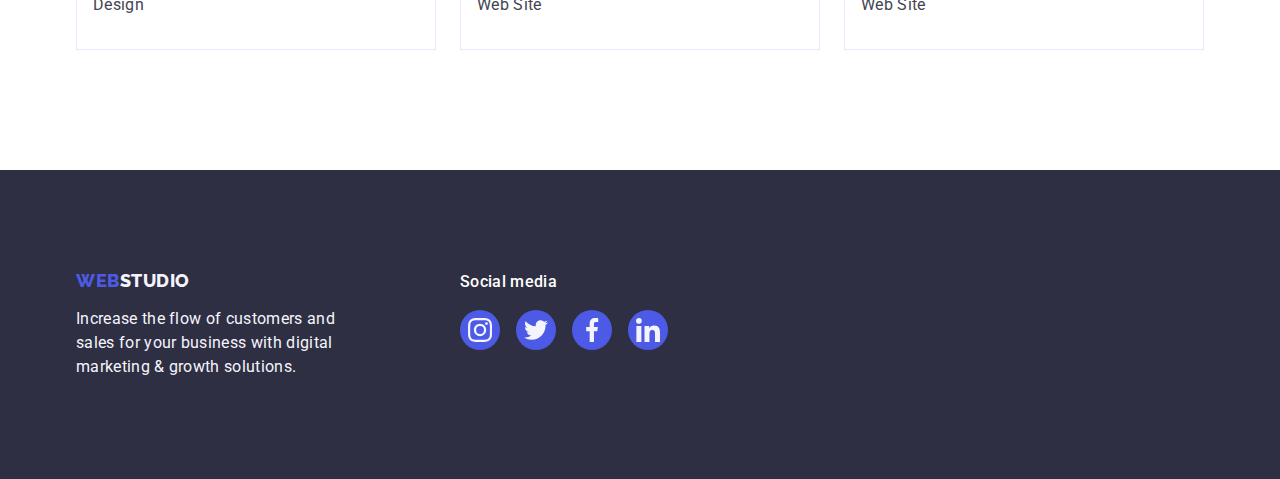
==== commit 3712e706: "Corrected HW5" ====
--- a/portfolio.html
+++ b/portfolio.html
@@ -23,7 +23,7 @@
   </head>
 
   <body>
-     <header class="page-header">
+    <header class="page-header">
       <div class="container main-nav">
         <nav class="site-nav">
           <a href="" class="logo link"
@@ -31,10 +31,10 @@
           >
           <ul class="site-nav list">
             <li class="item">
-              <a href="./index.html" class="studio link">Studio</a>
+              <a href="./index.html" class="link">Studio</a>
             </li>
             <li class="item">
-              <a href="./portfolio.html" class="link">Portfolio</a>
+              <a href="./portfolio.html" class="portfolio link">Portfolio</a>
             </li>
             <li class="item"><a href="" class="link">Contacts</a></li>
           </ul>
--- a/css/styles.css
+++ b/css/styles.css
@@ -143,7 +143,7 @@
   margin-right: 40px;
 }
 
-.studio {
+.studio.link {
   position: relative;
 
   color: var(--hover-color);
@@ -163,7 +163,7 @@
   border-radius: 2px;
 }
 
-.portfolio {
+.portfolio.link {
   position: relative;
 
   color: var(--hover-color);
@@ -314,7 +314,8 @@
   color: var(--secondary-text-color);
 
   transition: background-color 250ms cubic-bezier(0.4, 0, 0.2, 1),
-    border 250ms cubic-bezier(0.4, 0, 0.2, 1);
+    border 250ms cubic-bezier(0.4, 0, 0.2, 1),
+    color 250ms cubic-bezier(0.4, 0, 0.2, 1);
 }
 
 .modal-close-icon {
